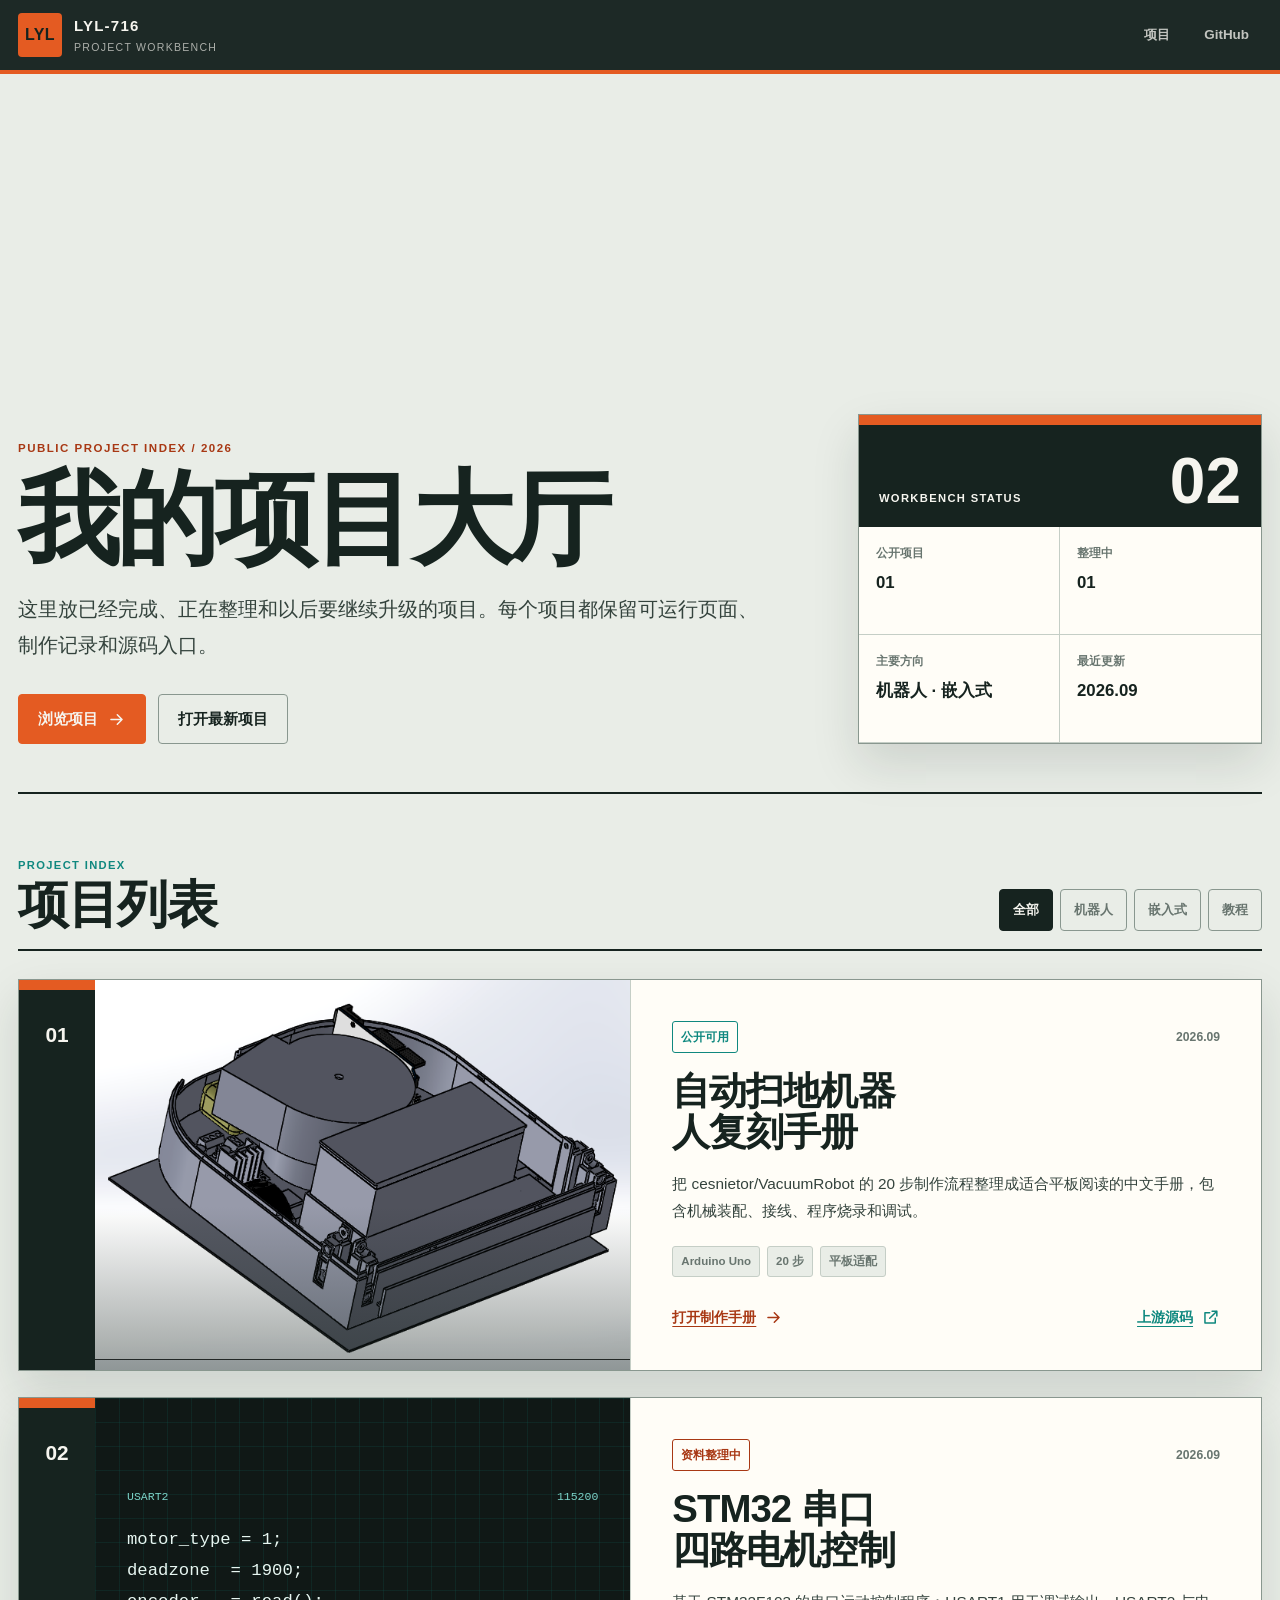
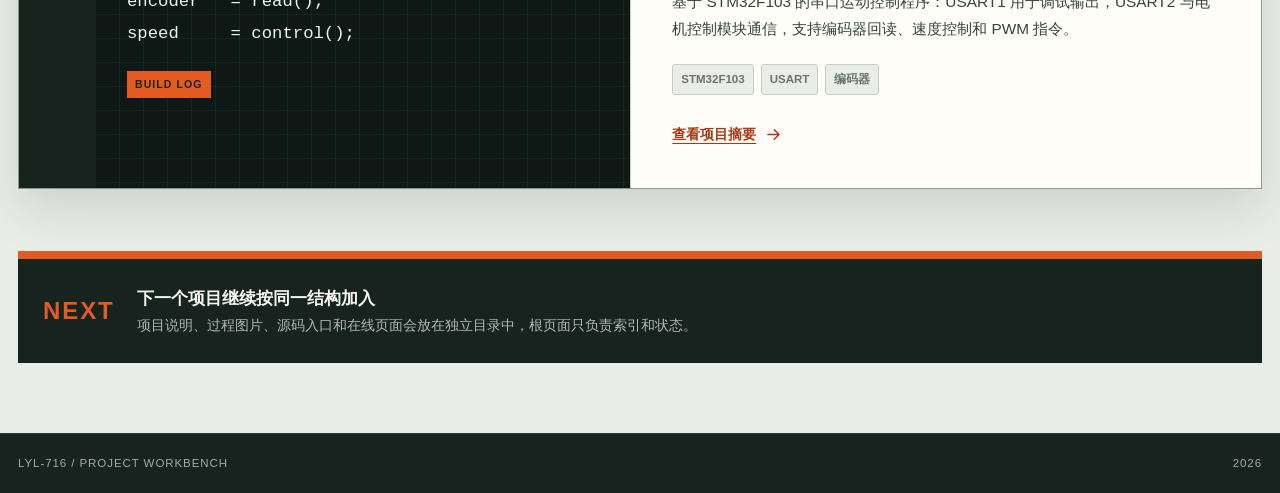
==== index.html @ da51f4cd "Publish complete LYL-716 project hub" ====
<!doctype html>
<html lang="zh-CN">
  <head>
    <meta charset="utf-8" />
    <meta name="viewport" content="width=device-width, initial-scale=1, viewport-fit=cover" />
    <meta
      name="description"
      content="LYL-716 的个人项目大厅，收录机器人、嵌入式、教程和后续公开的项目。"
    />
    <meta name="theme-color" content="#16231f" />
    <title>LYL-716 项目大厅</title>
    <link rel="stylesheet" href="hub.css" />
  </head>
  <body>
    <!--
      THESIS: A personal engineering workbench, not a resume or a marketing portfolio.
      Each project is presented as a real build artifact with status, evidence, and a route
      into its working guide. It refuses the generic portfolio grid of interchangeable cards.
      OWN-WORLD: Paper-white drawing sheets, graphite rules, safety orange, circuit teal,
      stamped project numbers, and machine-readable metadata.
      STORY: A visitor immediately sees what has been built, what is usable now, and what is
      still being documented. The owner can add another project by adding one data record and
      one project directory.
      FIRST VIEWPORT: A wide workbench header with the public identity, current project count,
      release status, and the first live project image occupying the right side.
      FORM: The maintenance-manual rail expands into a project index; seed key 5f280c16.
      FINISH: unreviewed and undocumented is unfinished; this build ends with the finish
      review, the verdict, and DESIGN.md.
    -->
    <a class="skip-link" href="#projects">跳到项目列表</a>

    <header class="site-header">
      <a class="identity" href="#top" aria-label="返回项目大厅顶部">
        <span class="identity-mark">LYL</span>
        <span>
          <strong>LYL-716</strong>
          <small>PROJECT WORKBENCH</small>
        </span>
      </a>

      <nav class="site-nav" aria-label="页面导航">
        <a href="#projects">项目</a>
        <a href="https://github.com/LYL-716" target="_blank" rel="noreferrer">GitHub</a>
      </nav>
    </header>

    <main id="top">
      <section class="workbench-hero" aria-labelledby="page-title">
        <div class="hero-copy">
          <p class="system-line">PUBLIC PROJECT INDEX / 2026</p>
          <h1 id="page-title">我的项目大厅</h1>
          <p>
            这里放已经完成、正在整理和以后要继续升级的项目。每个项目都保留可运行页面、制作记录和源码入口。
          </p>
          <div class="hero-actions">
            <a class="button button-primary" href="#projects">
              浏览项目
              <svg viewBox="0 0 24 24" aria-hidden="true">
                <path d="M5 12h14M13 6l6 6-6 6" />
              </svg>
            </a>
            <a class="button button-secondary" href="vacuum-robot/">
              打开最新项目
            </a>
          </div>
        </div>

        <div class="hero-board" aria-label="项目状态">
          <div class="board-header">
            <span>WORKBENCH STATUS</span>
            <strong id="project-count">02</strong>
          </div>
          <dl>
            <div>
              <dt>公开项目</dt>
              <dd id="published-count">01</dd>
            </div>
            <div>
              <dt>整理中</dt>
              <dd id="draft-count">01</dd>
            </div>
            <div>
              <dt>主要方向</dt>
              <dd>机器人 · 嵌入式</dd>
            </div>
            <div>
              <dt>最近更新</dt>
              <dd id="last-updated">2026.09</dd>
            </div>
          </dl>
        </div>
      </section>

      <section class="project-index" id="projects" aria-labelledby="projects-title">
        <header class="index-heading">
          <div>
            <p>PROJECT INDEX</p>
            <h2 id="projects-title">项目列表</h2>
          </div>
          <div class="project-filters" role="group" aria-label="项目筛选">
            <button class="filter-button is-active" type="button" data-filter="全部">全部</button>
            <button class="filter-button" type="button" data-filter="机器人">机器人</button>
            <button class="filter-button" type="button" data-filter="嵌入式">嵌入式</button>
            <button class="filter-button" type="button" data-filter="教程">教程</button>
          </div>
        </header>

        <div class="projects-grid" id="projects-grid"></div>

        <div class="empty-filter" id="empty-filter" hidden>
          <strong>这个分类还没有公开项目</strong>
          <p>项目整理完成后会出现在这里。</p>
        </div>
      </section>

      <section class="workbench-note" aria-labelledby="note-title">
        <span class="note-number">NEXT</span>
        <div>
          <h2 id="note-title">下一个项目继续按同一结构加入</h2>
          <p>项目说明、过程图片、源码入口和在线页面会放在独立目录中，根页面只负责索引和状态。</p>
        </div>
      </section>
    </main>

    <footer class="site-footer">
      <span>LYL-716 / PROJECT WORKBENCH</span>
      <span id="footer-year"></span>
    </footer>

    <script src="projects.js"></script>
    <script src="hub.js"></script>
  </body>
</html>
---- hub.css ----
:root {
  color-scheme: light;
  --ink: #16231f;
  --ink-soft: #34433d;
  --muted: #68756f;
  --paper: #f6f5ef;
  --sheet: #fffdf7;
  --field: #e9ede7;
  --line: #c5cec6;
  --line-strong: #89978f;
  --signal: #e45b22;
  --signal-dark: #a83814;
  --teal: #0f887f;
  --shadow: 0 20px 44px rgb(22 35 31 / 13%);
}

* {
  box-sizing: border-box;
}

html {
  scroll-behavior: smooth;
  scroll-padding-top: 92px;
}

body {
  min-width: 320px;
  margin: 0;
  color: var(--ink);
  background-color: var(--field);
  font-family: "Segoe UI", "Microsoft YaHei UI", "Microsoft YaHei", sans-serif;
  font-size: 16px;
  line-height: 1.65;
}

::selection {
  color: var(--paper);
  background: var(--teal);
}

:focus-visible {
  outline: 3px solid var(--signal);
  outline-offset: 3px;
}

svg {
  display: block;
  width: 19px;
  height: 19px;
  fill: none;
  stroke: currentColor;
  stroke-width: 1.9;
  stroke-linecap: round;
  stroke-linejoin: round;
}

a {
  color: inherit;
}

.skip-link {
  position: fixed;
  top: 10px;
  left: 10px;
  z-index: 1000;
  padding: 10px 14px;
  color: var(--paper);
  background: var(--ink);
  border-radius: 4px;
  transform: translateY(-160%);
}

.skip-link:focus {
  transform: translateY(0);
}

.site-header {
  position: sticky;
  top: 0;
  z-index: 50;
  display: flex;
  align-items: center;
  justify-content: space-between;
  min-height: 74px;
  padding: 10px max(18px, calc((100vw - 1420px) / 2));
  color: var(--paper);
  background: rgb(22 35 31 / 97%);
  border-bottom: 4px solid var(--signal);
  backdrop-filter: blur(12px);
}

.identity {
  display: flex;
  gap: 12px;
  align-items: center;
  text-decoration: none;
}

.identity-mark {
  display: grid;
  width: 44px;
  height: 44px;
  place-items: center;
  color: var(--ink);
  background: var(--signal);
  border-radius: 4px;
  font-family: "Bahnschrift", "Arial Narrow", sans-serif;
  font-weight: 850;
  letter-spacing: 0.03em;
}

.identity strong,
.identity small {
  display: block;
}

.identity strong {
  font-family: "Bahnschrift", "Arial Narrow", sans-serif;
  font-size: 0.94rem;
  letter-spacing: 0.08em;
}

.identity small {
  color: rgb(246 245 239 / 66%);
  font-family: "Bahnschrift", "Arial Narrow", sans-serif;
  font-size: 0.66rem;
  letter-spacing: 0.12em;
}

.site-nav {
  display: flex;
  gap: 8px;
}

.site-nav a {
  padding: 9px 13px;
  color: rgb(246 245 239 / 76%);
  border-radius: 4px;
  font-size: 0.84rem;
  font-weight: 700;
  text-decoration: none;
}

.site-nav a:hover {
  color: var(--ink);
  background: var(--paper);
}

main {
  width: min(1420px, calc(100% - 36px));
  margin: 0 auto;
}

.workbench-hero {
  display: grid;
  grid-template-columns: minmax(0, 1.3fr) minmax(330px, 0.7fr);
  gap: clamp(36px, 7vw, 110px);
  align-items: end;
  min-height: min(720px, calc(100vh - 74px));
  padding: clamp(52px, 8vh, 96px) 0 48px;
  border-bottom: 2px solid var(--ink);
}

.system-line {
  margin: 0 0 14px;
  color: var(--signal-dark);
  font-family: "Bahnschrift", "Arial Narrow", sans-serif;
  font-size: 0.72rem;
  font-weight: 800;
  letter-spacing: 0.13em;
}

.hero-copy h1 {
  max-width: 850px;
  margin: 0;
  font-family: "Bahnschrift", "Microsoft YaHei UI", sans-serif;
  font-size: clamp(3.6rem, 8vw, 7.4rem);
  font-weight: 780;
  line-height: 0.92;
  letter-spacing: -0.035em;
  text-wrap: balance;
}

.hero-copy > p:not(.system-line) {
  max-width: 68ch;
  margin: 26px 0 0;
  color: var(--ink-soft);
  font-size: clamp(1.02rem, 1.8vw, 1.26rem);
  line-height: 1.78;
}

.hero-actions {
  display: flex;
  flex-wrap: wrap;
  gap: 12px;
  margin-top: 30px;
}

.button {
  display: inline-flex;
  gap: 9px;
  align-items: center;
  justify-content: center;
  min-height: 50px;
  padding: 0 19px;
  border-radius: 4px;
  font-size: 0.92rem;
  font-weight: 760;
  text-decoration: none;
}

.button-primary {
  color: var(--paper);
  background: var(--signal);
  border: 1px solid var(--signal);
}

.button-primary:hover {
  background: var(--signal-dark);
  border-color: var(--signal-dark);
}

.button-secondary {
  color: var(--ink);
  background: transparent;
  border: 1px solid var(--line-strong);
}

.button-secondary:hover {
  background: var(--sheet);
  border-color: var(--ink);
}

.hero-board {
  background: var(--sheet);
  border: 1px solid var(--line-strong);
  box-shadow: var(--shadow);
}

.board-header {
  display: flex;
  align-items: flex-end;
  justify-content: space-between;
  min-height: 112px;
  padding: 20px;
  color: var(--paper);
  background: var(--ink);
  border-top: 10px solid var(--signal);
}

.board-header span {
  font-family: "Bahnschrift", "Arial Narrow", sans-serif;
  font-size: 0.7rem;
  font-weight: 800;
  letter-spacing: 0.12em;
}

.board-header strong {
  font-family: "Bahnschrift", "Arial Narrow", sans-serif;
  font-size: 4rem;
  line-height: 0.78;
}

.hero-board dl {
  display: grid;
  grid-template-columns: repeat(2, minmax(0, 1fr));
  margin: 0;
}

.hero-board dl div {
  min-height: 108px;
  padding: 17px;
  border-right: 1px solid var(--line);
  border-bottom: 1px solid var(--line);
}

.hero-board dl div:nth-child(2n) {
  border-right: 0;
}

.hero-board dt {
  margin-bottom: 9px;
  color: var(--muted);
  font-size: 0.72rem;
  font-weight: 700;
}

.hero-board dd {
  margin: 0;
  font-family: "Bahnschrift", "Microsoft YaHei UI", sans-serif;
  font-size: 1.05rem;
  font-weight: 760;
  line-height: 1.35;
}

.project-index {
  padding: 62px 0 34px;
}

.index-heading {
  display: flex;
  gap: 24px;
  align-items: end;
  justify-content: space-between;
  margin-bottom: 28px;
  padding-bottom: 18px;
  border-bottom: 2px solid var(--ink);
}

.index-heading p {
  margin: 0 0 5px;
  color: var(--teal);
  font-family: "Bahnschrift", "Arial Narrow", sans-serif;
  font-size: 0.7rem;
  font-weight: 800;
  letter-spacing: 0.12em;
}

.index-heading h2 {
  margin: 0;
  font-family: "Bahnschrift", "Microsoft YaHei UI", sans-serif;
  font-size: clamp(2rem, 4vw, 3.7rem);
  line-height: 1;
  letter-spacing: -0.025em;
}

.project-filters {
  display: flex;
  flex-wrap: wrap;
  gap: 7px;
  justify-content: flex-end;
}

.filter-button {
  min-height: 42px;
  padding: 0 13px;
  color: var(--muted);
  background: transparent;
  border: 1px solid var(--line-strong);
  border-radius: 4px;
  font-size: 0.82rem;
  font-weight: 760;
  cursor: pointer;
}

.filter-button:hover {
  color: var(--ink);
  background: var(--sheet);
}

.filter-button.is-active {
  color: var(--paper);
  background: var(--ink);
  border-color: var(--ink);
}

.projects-grid {
  display: grid;
  gap: 26px;
}

.project-card {
  display: grid;
  grid-template-columns: 76px minmax(320px, 0.92fr) minmax(360px, 1.08fr);
  min-height: 390px;
  background: var(--sheet);
  border: 1px solid var(--line-strong);
  box-shadow: var(--shadow);
  animation: project-enter 460ms cubic-bezier(0.16, 1, 0.3, 1) both;
}

@keyframes project-enter {
  from {
    opacity: 0;
    transform: translateY(18px);
  }
  to {
    opacity: 1;
    transform: translateY(0);
  }
}

.card-number {
  display: grid;
  place-items: start center;
  padding-top: 28px;
  color: var(--paper);
  background: var(--ink);
  border-top: 10px solid var(--signal);
  font-family: "Bahnschrift", "Arial Narrow", sans-serif;
  font-size: 1.3rem;
  font-weight: 800;
}

.project-cover {
  position: relative;
  min-width: 0;
  overflow: hidden;
  background: #101816;
  border-right: 1px solid var(--line);
}

.project-cover.has-image img {
  display: block;
  width: 100%;
  height: 100%;
  min-height: 390px;
  object-fit: cover;
  filter: saturate(0.86) contrast(1.04);
}

.project-cover.has-image::after {
  position: absolute;
  inset: 0;
  background: linear-gradient(180deg, transparent 58%, rgb(22 35 31 / 42%));
  content: "";
  pointer-events: none;
}

.code-cover {
  display: grid;
  align-content: center;
  padding: 32px;
  color: #d8f5ed;
  background:
    linear-gradient(rgb(15 136 127 / 13%) 1px, transparent 1px),
    linear-gradient(90deg, rgb(15 136 127 / 13%) 1px, transparent 1px),
    #101816;
  background-size: 24px 24px;
}

.code-cover-head {
  display: flex;
  justify-content: space-between;
  margin-bottom: 18px;
  color: #7bd3c8;
  font-family: "Cascadia Code", Consolas, monospace;
  font-size: 0.72rem;
}

.code-cover pre {
  margin: 0;
  overflow: auto;
  color: #e7f6f1;
  font-family: "Cascadia Code", Consolas, monospace;
  font-size: clamp(0.88rem, 1.4vw, 1.08rem);
  line-height: 1.8;
  white-space: pre-wrap;
}

.code-status {
  width: fit-content;
  margin-top: 22px;
  padding: 5px 8px;
  color: var(--ink);
  background: var(--signal);
  font-family: "Bahnschrift", "Arial Narrow", sans-serif;
  font-size: 0.66rem;
  font-weight: 850;
  letter-spacing: 0.1em;
}

.project-body {
  display: flex;
  flex-direction: column;
  padding: clamp(24px, 3.2vw, 42px);
}

.project-meta {
  display: flex;
  gap: 12px;
  align-items: center;
  justify-content: space-between;
  margin-bottom: 17px;
  color: var(--muted);
  font-size: 0.76rem;
  font-weight: 700;
}

.status {
  padding: 5px 8px;
  border: 1px solid currentColor;
  border-radius: 3px;
}

.status-published {
  color: var(--teal);
}

.status-draft {
  color: var(--signal-dark);
}

.project-body h3 {
  max-width: 18ch;
  margin: 0;
  font-family: "Bahnschrift", "Microsoft YaHei UI", sans-serif;
  font-size: clamp(1.85rem, 3vw, 3.2rem);
  line-height: 1.08;
  letter-spacing: -0.025em;
  text-wrap: balance;
}

.project-body > p {
  max-width: 68ch;
  margin: 18px 0 0;
  color: var(--ink-soft);
  font-size: 0.96rem;
  line-height: 1.75;
}

.detail-list {
  display: flex;
  flex-wrap: wrap;
  gap: 7px;
  padding: 0;
  margin: 22px 0 0;
  list-style: none;
}

.detail-list li {
  padding: 5px 8px;
  color: var(--muted);
  background: var(--field);
  border: 1px solid var(--line);
  border-radius: 3px;
  font-size: 0.72rem;
  font-weight: 700;
}

.project-footer {
  display: flex;
  flex-wrap: wrap;
  gap: 14px 22px;
  align-items: center;
  justify-content: space-between;
  margin-top: auto;
  padding-top: 28px;
}

.project-link,
.repo-link {
  display: inline-flex;
  gap: 8px;
  align-items: center;
  font-size: 0.88rem;
  font-weight: 800;
  text-underline-offset: 4px;
}

.project-link {
  color: var(--signal-dark);
}

.repo-link {
  color: var(--teal);
}

.project-link:hover,
.repo-link:hover {
  color: var(--ink);
}

.empty-filter {
  padding: 80px 24px;
  color: var(--muted);
  text-align: center;
  background: var(--sheet);
  border: 1px solid var(--line-strong);
}

.empty-filter strong {
  display: block;
  color: var(--ink);
  font-size: 1.25rem;
}

.empty-filter p {
  margin: 6px 0 0;
}

.workbench-note {
  display: grid;
  grid-template-columns: auto minmax(0, 1fr);
  gap: 22px;
  align-items: center;
  margin: 28px 0 70px;
  padding: 25px;
  color: var(--paper);
  background: var(--ink);
  border-top: 8px solid var(--signal);
}

.note-number {
  color: var(--signal);
  font-family: "Bahnschrift", "Arial Narrow", sans-serif;
  font-size: 1.5rem;
  font-weight: 850;
  letter-spacing: 0.08em;
}

.workbench-note h2 {
  margin: 0;
  font-size: 1.08rem;
}

.workbench-note p {
  margin: 2px 0 0;
  color: rgb(246 245 239 / 70%);
  font-size: 0.9rem;
}

.site-footer {
  display: flex;
  justify-content: space-between;
  padding: 20px max(18px, calc((100vw - 1420px) / 2));
  color: rgb(246 245 239 / 64%);
  background: var(--ink);
  border-top: 1px solid rgb(246 245 239 / 13%);
  font-family: "Bahnschrift", "Arial Narrow", sans-serif;
  font-size: 0.72rem;
  letter-spacing: 0.08em;
}

@media (max-width: 1050px) {
  .workbench-hero {
    grid-template-columns: 1fr;
    min-height: auto;
    gap: 36px;
  }

  .hero-board {
    max-width: 680px;
  }

  .project-card {
    grid-template-columns: 64px minmax(280px, 0.9fr) minmax(330px, 1.1fr);
  }
}

@media (max-width: 820px) {
  .site-header {
    min-height: 68px;
  }

  .identity-mark {
    width: 40px;
    height: 40px;
  }

  .hero-copy h1 {
    font-size: clamp(3.2rem, 13vw, 5.8rem);
  }

  .index-heading {
    align-items: start;
    flex-direction: column;
  }

  .project-filters {
    justify-content: flex-start;
  }

  .project-card {
    grid-template-columns: 58px minmax(0, 1fr);
  }

  .project-cover {
    grid-column: 2;
    border-right: 0;
    border-bottom: 1px solid var(--line);
  }

  .project-cover.has-image img {
    min-height: 320px;
    max-height: 520px;
  }

  .project-body {
    grid-column: 2;
  }

  .card-number {
    grid-row: 1 / span 2;
  }
}

@media (max-width: 560px) {
  main {
    width: min(100% - 24px, 1420px);
  }

  .identity small,
  .site-nav a:first-child {
    display: none;
  }

  .workbench-hero {
    padding-top: 46px;
  }

  .hero-copy h1 {
    font-size: clamp(3rem, 17vw, 4.8rem);
  }

  .hero-actions,
  .button {
    width: 100%;
  }

  .hero-board dl {
    grid-template-columns: 1fr;
  }

  .hero-board dl div {
    border-right: 0;
  }

  .project-card {
    grid-template-columns: 1fr;
  }

  .card-number {
    grid-row: auto;
    min-height: 58px;
    padding: 0 18px;
    place-items: center start;
    border-top-width: 7px;
  }

  .project-cover,
  .project-body {
    grid-column: 1;
  }

  .project-body {
    padding: 22px;
  }

  .project-footer {
    align-items: flex-start;
    flex-direction: column;
  }

  .workbench-note {
    grid-template-columns: 1fr;
  }
}

@media (prefers-reduced-motion: reduce) {
  *,
  *::before,
  *::after {
    scroll-behavior: auto !important;
    animation-duration: 0.01ms !important;
    animation-iteration-count: 1 !important;
    transition-duration: 0.01ms !important;
  }
}
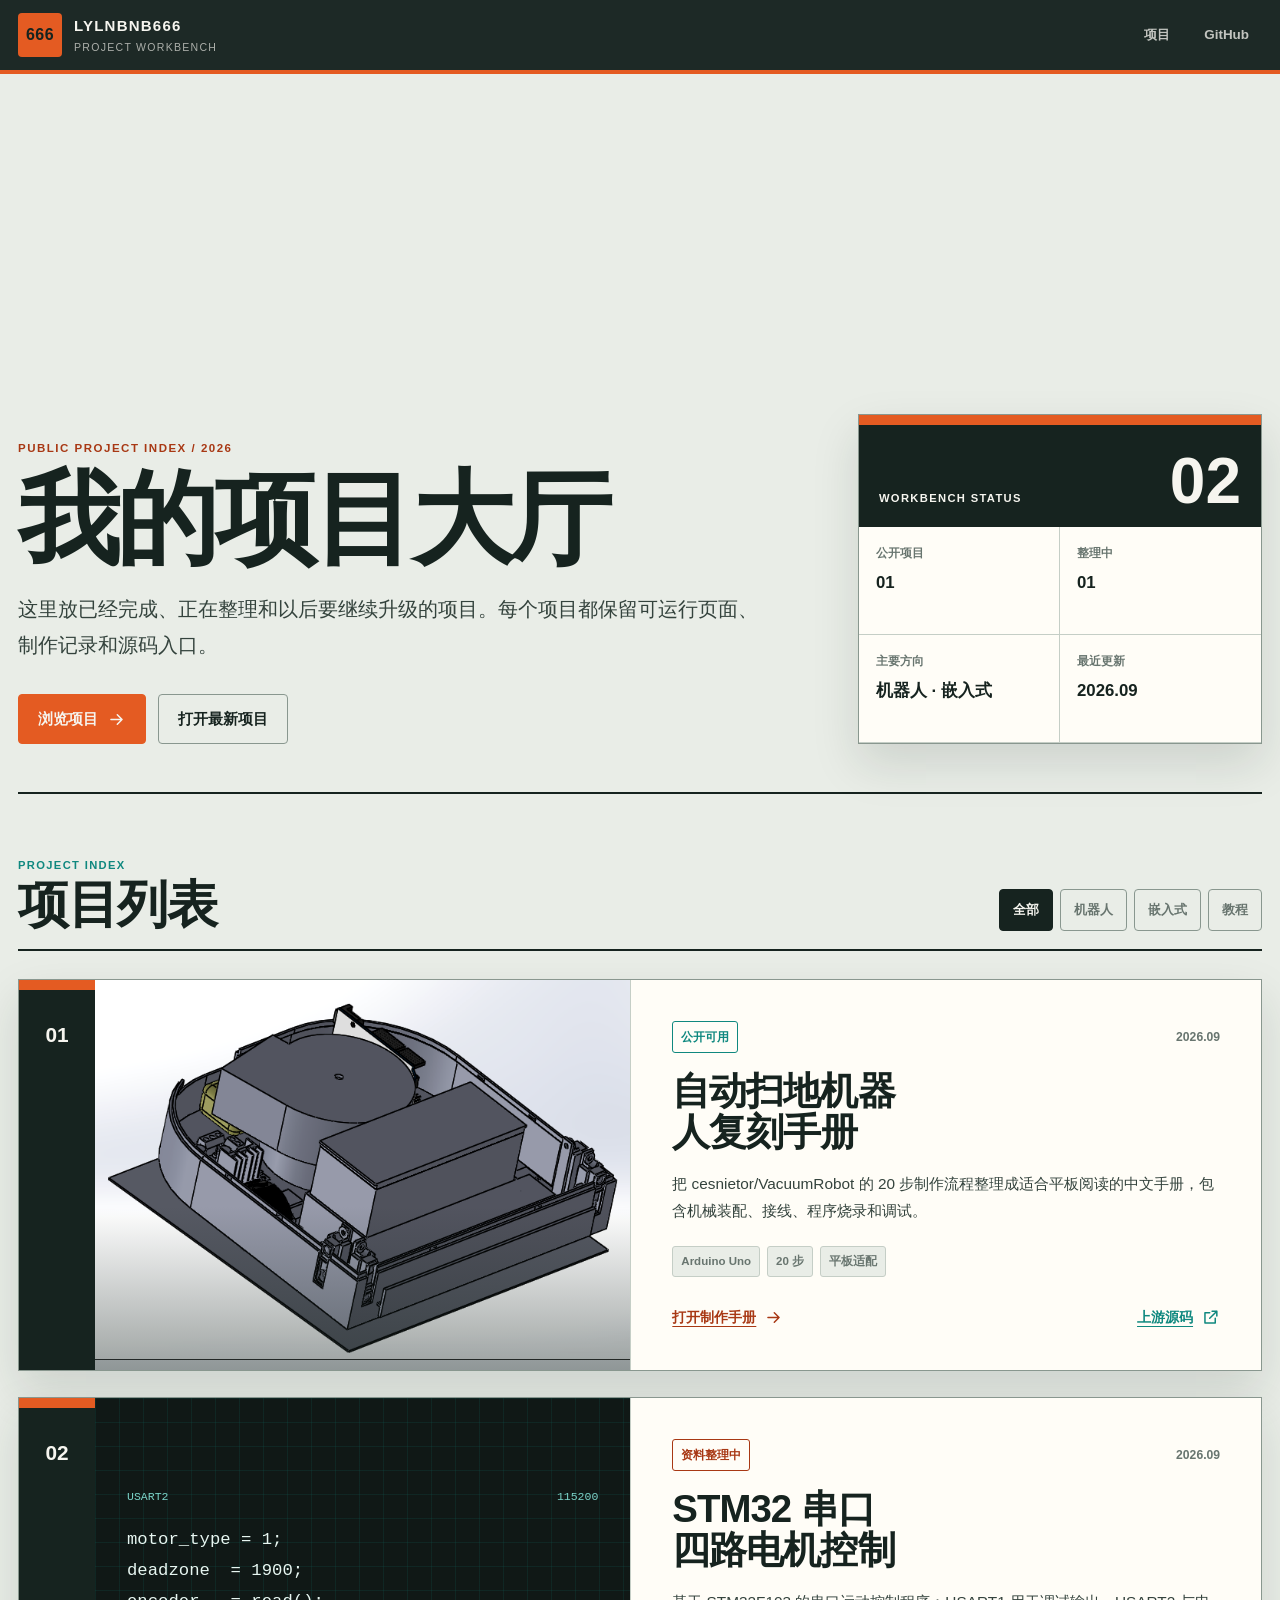
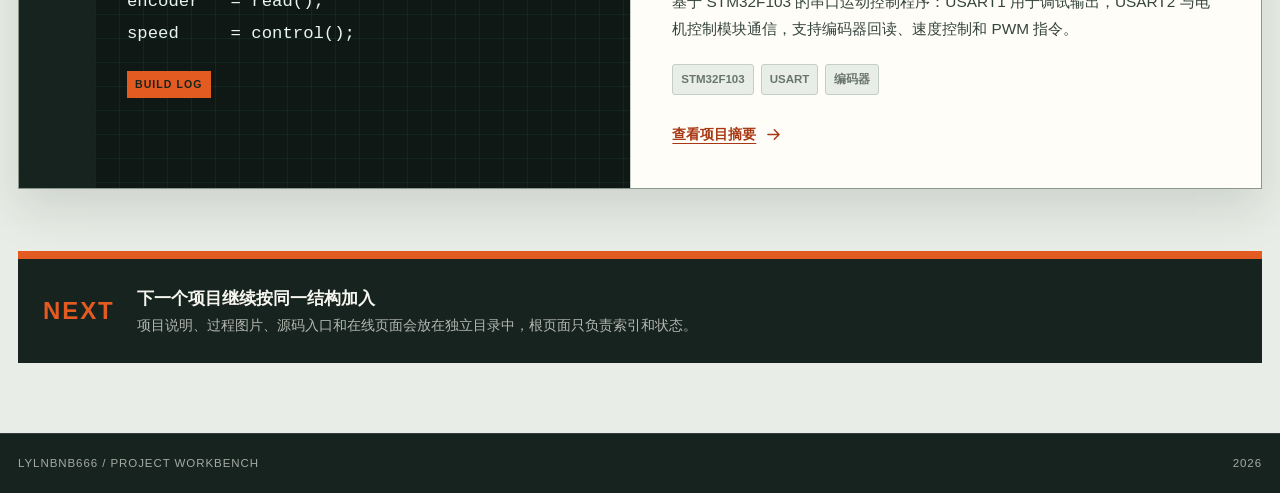
==== commit 819aa220: "Rename site to LYLNBNB666" ====
--- a/index.html
+++ b/index.html
@@ -5,10 +5,10 @@
     <meta name="viewport" content="width=device-width, initial-scale=1, viewport-fit=cover" />
     <meta
       name="description"
-      content="LYL-716 的个人项目大厅，收录机器人、嵌入式、教程和后续公开的项目。"
+      content="LYLNBNB666 的个人项目大厅，收录机器人、嵌入式、教程和后续公开的项目。"
     />
     <meta name="theme-color" content="#16231f" />
-    <title>LYL-716 项目大厅</title>
+    <title>LYLNBNB666 项目大厅</title>
     <link rel="stylesheet" href="hub.css" />
   </head>
   <body>
@@ -31,9 +31,9 @@
 
     <header class="site-header">
       <a class="identity" href="#top" aria-label="返回项目大厅顶部">
-        <span class="identity-mark">LYL</span>
+        <span class="identity-mark">666</span>
         <span>
-          <strong>LYL-716</strong>
+          <strong>LYLNBNB666</strong>
           <small>PROJECT WORKBENCH</small>
         </span>
       </a>
@@ -123,7 +123,7 @@
     </main>
 
     <footer class="site-footer">
-      <span>LYL-716 / PROJECT WORKBENCH</span>
+      <span>LYLNBNB666 / PROJECT WORKBENCH</span>
       <span id="footer-year"></span>
     </footer>
 
